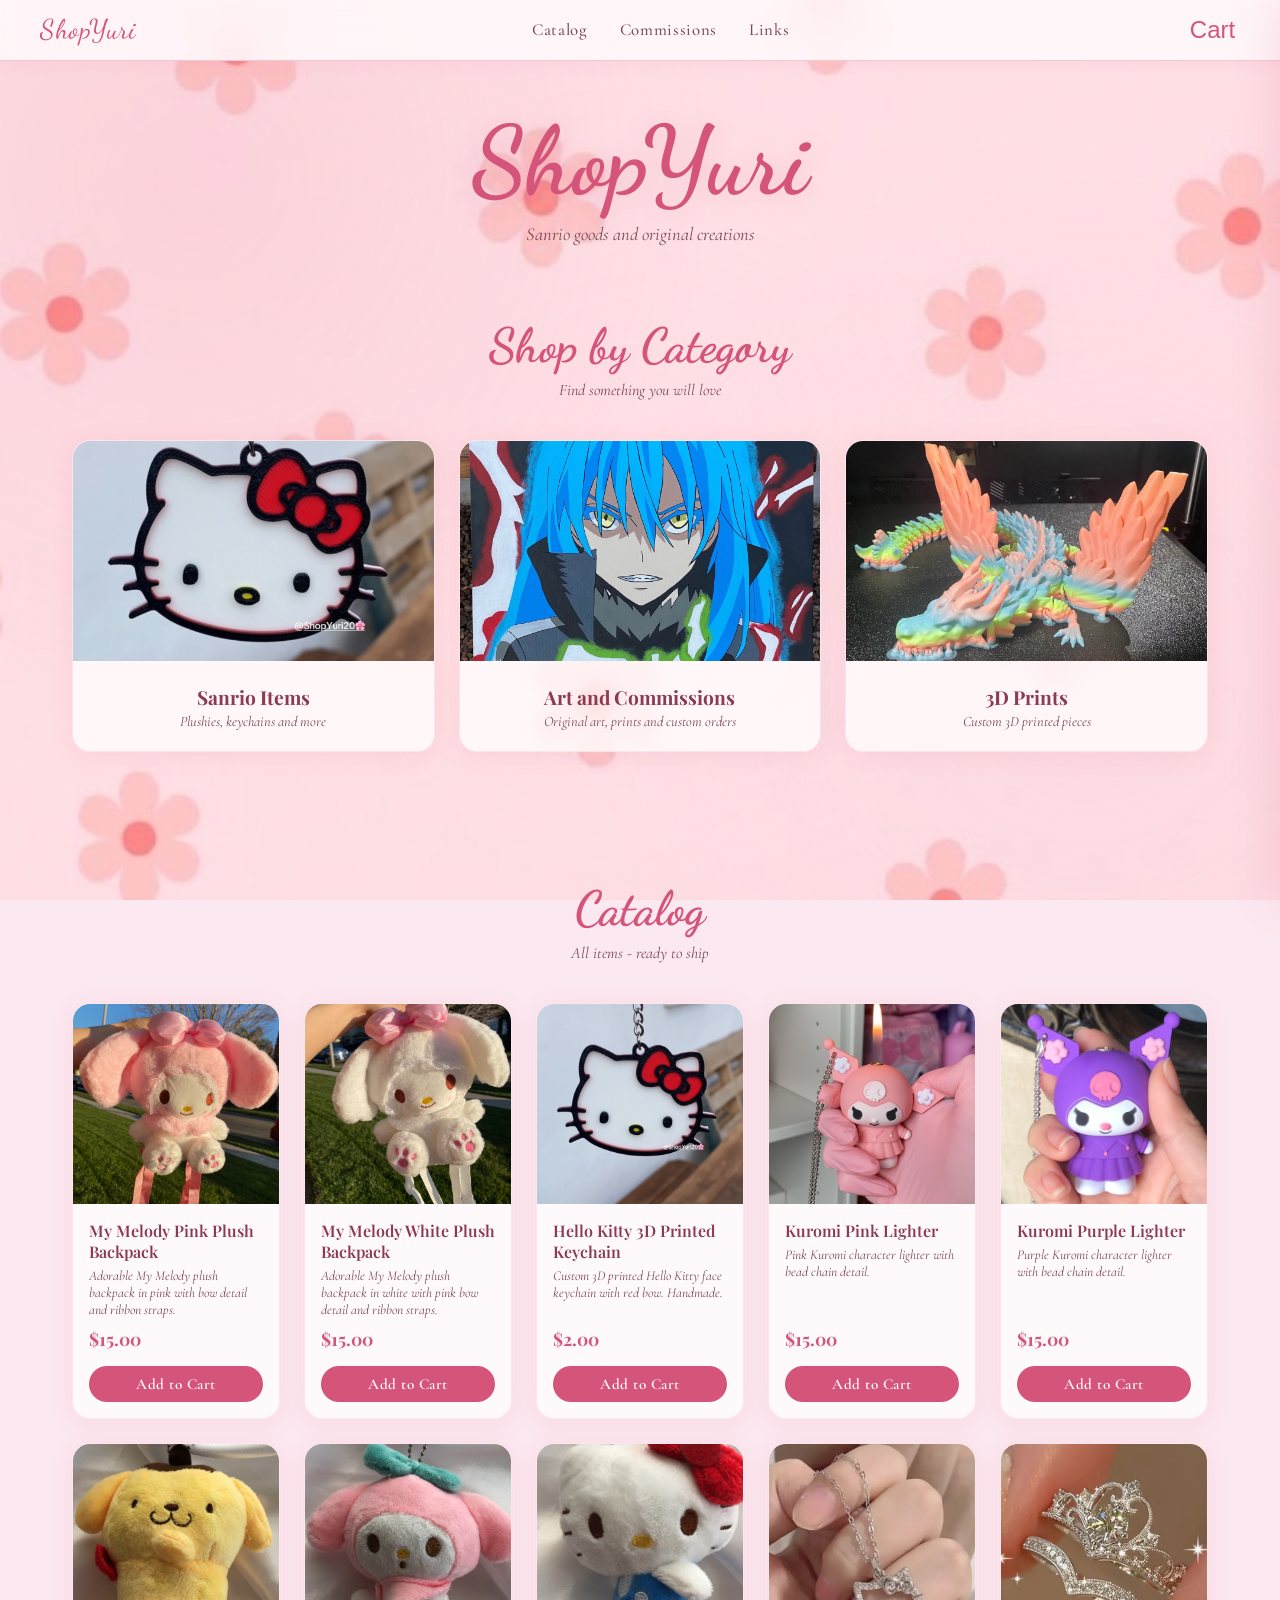
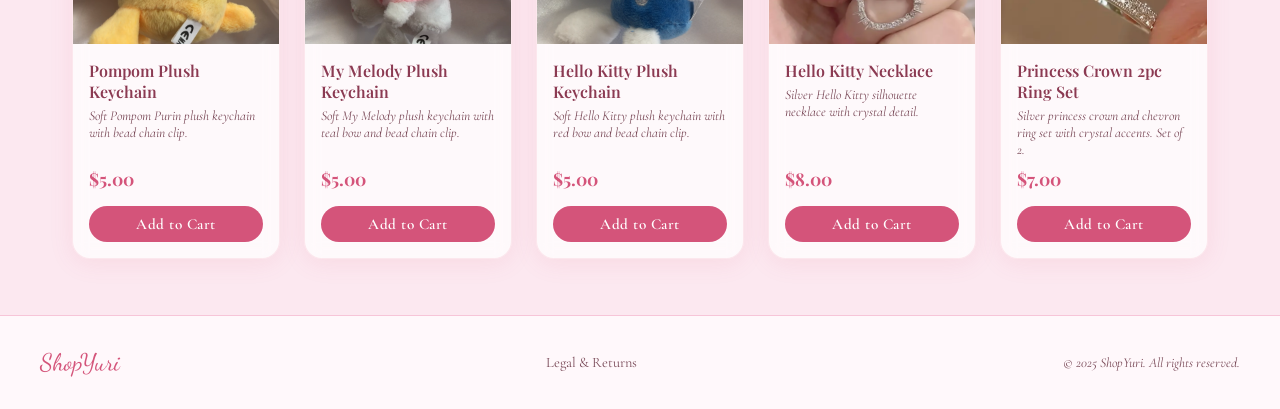
==== index.html @ 0195238b "Offical Commit 1" ====
<!DOCTYPE html>
<html lang="en">
<head>
    <meta charset="UTF-8">
    <meta name="viewport" content="width=device-width, initial-scale=1.0">
    <title>ShopYuri - Sanrio and Art Goods</title>
    <meta name="description" content="hello kitty, kuromi, my melody, pompom, jewlery, custom creations, comms, Cute Sanrio items, original art, 3D prints and more. ShopYuri - your kawaii shop.">
    <link rel="stylesheet" href="css/style.css">
    <link rel="icon" type="image/png" href="assets/icons/YuriLogo.jpg">
</head>
<body>

    <nav>
        <a href="index.html" class="nav-logo">
            <img src="assets/images/logo.jpg" alt="ShopYuri" onerror="this.style.display='none'">
            <span>ShopYuri</span>
        </a>
        <ul class="nav-links">
            <li><a href="index.html#catalog">Catalog</a></li>
            <li><a href="commissions.html">Commissions</a></li>
            <li><a href="links.html">Links</a></li>
        </ul>
        <button class="cart-btn" aria-label="Open cart">
            <span class="cart-icon">Cart</span>
            <span class="cart-count">0</span>
        </button>
    </nav>

    <div class="hero">
        <h1 class="hero-title">ShopYuri</h1>
        <p class="hero-subtitle">Sanrio goods and original creations</p>
        <img class="hero-image" src="assets/images/hero-avatar.png" alt="ShopYuri" onerror="this.style.display='none'">
    </div>

    <section>
        <h2 class="section-title">Shop by Category</h2>
        <p class="section-subtitle">Find something you will love</p>
        <div class="categories">
            <a href="index.html#catalog" class="category-card">
                <img src="assets/images/HelloKitty3DChain.png" class="category-img" alt="Sanrio Items">
                <div class="category-info">
                    <h3>Sanrio Items</h3>
                    <p>Plushies, keychains and more</p>
                </div>
            </a>
            <a href="commissions.html" class="category-card">
                <img src="assets/images/RimuruPainting.png" class="category-img" alt="Art and Commissions">
                <div class="category-info">
                    <h3>Art and Commissions</h3>
                    <p>Original art, prints and custom orders</p>
                </div>
            </a>
            <a href="commissions.html#3dprints" class="category-card">
                <img src="assets/images/Dragon3d.png" class="category-img" alt="3D Prints">
                <div class="category-info">
                    <h3>3D Prints</h3>
                    <p>Custom 3D printed pieces</p>
                </div>
            </a>
        </div>
    </section>

    <section id="catalog">
        <h2 class="section-title">Catalog</h2>
        <p class="section-subtitle">All items - ready to ship</p>
        <div class="product-grid" id="product-grid"></div>
    </section>

    <footer>
        <div class="footer-brand">ShopYuri</div>
        <div class="footer-links">
            <a href="legal.html">Legal & Returns</a>
        </div>
        <div class="footer-copy">© 2025 ShopYuri. All rights reserved.</div>
    </footer>

    <div class="cart-overlay" id="cart-overlay"></div>
    <div class="cart-sidebar" id="cart-sidebar">
        <div class="cart-header">
            <h2>Your Cart</h2>
            <button class="cart-close" id="cart-close">X</button>
        </div>
        <div class="cart-items" id="cart-items">
            <p class="cart-empty">Your cart is empty</p>
        </div>
        <div class="cart-footer">
            <div class="cart-total">
                <span>Total</span>
                <span id="cart-total">$0.00</span>
            </div>
            <div class="cart-checkout-btns">
                <button class="btn-paypal" id="btn-paypal" disabled>Pay with PayPal</button>
            </div>
        </div>
    </div>

    <script src="js/products.js"></script>
    <script src="js/cart.js"></script>
    <script src="js/checkout.js"></script>
    <script>
        document.addEventListener("DOMContentLoaded", () => {
            renderProducts("product-grid");
            const reviewLink = document.getElementById("review-link");
            if (reviewLink && typeof GOOGLE_REVIEW_LINK !== "undefined") {
                reviewLink.href = GOOGLE_REVIEW_LINK;
            }
        });
    </script>
</body>
</html>
---- css/style.css ----
@import url('https://fonts.googleapis.com/css2?family=Playfair+Display:ital,wght@0,400;0,700;1,400&family=Cormorant+Garamond:wght@300;400;500&family=Dancing+Script:wght@600;700&display=swap');

:root {
    --pink-light: #fce8f0;
    --pink-mid: #f7c5d8;
    --pink-deep: #e8829a;
    --pink-accent: #d4547a;
    --pink-dark: #8b3a52;
    --white: #fffafc;
    --text: #3a1a24;
    --text-light: #7a4a58;
    --card-bg: rgba(255,255,255,0.75);
    --shadow: 0 4px 24px rgba(212,84,122,0.10);
    --radius: 18px;
}

*, *::before, *::after {
    box-sizing: border-box;
    margin: 0;
    padding: 0;
}

html {
    scroll-behavior: smooth;
}

body {
    font-family: 'Cormorant Garamond', serif;
    background-color: var(--pink-light);
    background-image: url("../assets/images/flowers.jpg");
    background-size: contain;
    background-repeat: repeat;
    background-size: cover;
    background-attachment: fixed;
    background-position: center;
    min-height: 100vh;
    overflow-x: hidden;
}

    body::before {
        content: '';
        position: fixed;
        inset: 0;
        background-image: radial-gradient(circle at 15% 20%, rgba(232,130,154,0.13) 0%, transparent 40%), radial-gradient(circle at 85% 75%, rgba(247,197,216,0.18) 0%, transparent 40%), radial-gradient(circle at 50% 50%, rgba(252,232,240,0.08) 0%, transparent 60%);
        pointer-events: none;
        z-index: 0;
    }

nav {
    position: sticky;
    top: 0;
    z-index: 100;
    background: rgba(255,250,252,0.88);
    backdrop-filter: blur(14px);
    border-bottom: 1px solid var(--pink-mid);
    display: flex;
    align-items: center;
    justify-content: space-between;
    padding: 0.7rem 2.5rem;
    box-shadow: 0 2px 16px rgba(212,84,122,0.07);
}

.nav-logo {
    display: flex;
    align-items: center;
    gap: 0.7rem;
    text-decoration: none;
}

    .nav-logo img {
        width: 46px;
        height: 46px;
        border-radius: 50%;
        object-fit: cover;
        border: 2px solid var(--pink-mid);
    }

    .nav-logo span {
        font-family: 'Dancing Script', cursive;
        font-size: 1.7rem;
        color: var(--pink-accent);
        letter-spacing: 0.02em;
    }

.nav-links {
    display: flex;
    align-items: center;
    gap: 2rem;
    list-style: none;
}

    .nav-links a {
        text-decoration: none;
        font-family: 'Cormorant Garamond', serif;
        font-size: 1.05rem;
        font-weight: 500;
        color: var(--text-light);
        letter-spacing: 0.04em;
        transition: color 0.2s;
        position: relative;
    }

        .nav-links a::after {
            content: '';
            position: absolute;
            bottom: -3px;
            left: 0;
            right: 0;
            height: 1.5px;
            background: var(--pink-accent);
            transform: scaleX(0);
            transition: transform 0.2s;
        }

        .nav-links a:hover {
            color: var(--pink-accent);
        }

            .nav-links a:hover::after {
                transform: scaleX(1);
            }

.cart-btn {
    background: none;
    border: none;
    cursor: pointer;
    position: relative;
    padding: 0.3rem;
    color: var(--pink-accent);
    font-size: 1.5rem;
    transition: transform 0.2s;
}

    .cart-btn:hover {
        transform: scale(1.15);
    }

.cart-count {
    opacity: 0;
    position: absolute;
    top: -4px;
    right: -6px;
    background: var(--pink-accent);
    color: white;
    font-size: 0.65rem;
    font-family: 'Cormorant Garamond', serif;
    font-weight: 700;
    width: 18px;
    height: 18px;
    border-radius: 50%;
    display: flex;
    align-items: center;
    justify-content: center;
    transition: opacity 0.2s;
}

    .cart-count.visible {
        opacity: 1;
    }

.hero {
    position: relative;
    z-index: 1;
    text-align: center;
    padding: 3rem 1rem 1rem;
    overflow: hidden;
}

.hero-title {
    font-family: 'Dancing Script', cursive;
    font-size: clamp(3rem, 8vw, 6rem);
    color: var(--pink-accent);
    text-shadow: 0 2px 24px rgba(212,84,122,0.18);
    line-height: 1.1;
    animation: fadeDown 0.8s ease both;
}

.hero-subtitle {
    font-family: 'Cormorant Garamond', serif;
    font-size: 1.15rem;
    color: var(--text-light);
    margin-top: 0.5rem;
    font-style: italic;
    animation: fadeDown 0.8s 0.15s ease both;
}

.hero-image {
    width: min(340px, 70vw);
    margin: 1.5rem auto 0;
    display: block;
    animation: fadeUp 0.9s 0.2s ease both;
    filter: drop-shadow(0 8px 24px rgba(212,84,122,0.18));
}

.flowers {
    position: absolute;
    top: 0;
    left: 0;
    right: 0;
    bottom: 0;
    pointer-events: none;
    overflow: hidden;
}

.flower {
    position: absolute;
    font-size: 1.8rem;
    opacity: 0.35;
    animation: floatFlower 6s ease-in-out infinite;
}

    .flower:nth-child(1) {
        top: 8%;
        left: 5%;
        animation-delay: 0s;
        font-size: 2rem;
    }

    .flower:nth-child(2) {
        top: 15%;
        left: 18%;
        animation-delay: 1s;
        font-size: 1.4rem;
    }

    .flower:nth-child(3) {
        top: 5%;
        right: 8%;
        animation-delay: 0.5s;
        font-size: 2.2rem;
    }

    .flower:nth-child(4) {
        top: 25%;
        right: 5%;
        animation-delay: 1.5s;
        font-size: 1.6rem;
    }

    .flower:nth-child(5) {
        top: 40%;
        left: 3%;
        animation-delay: 2s;
        font-size: 1.3rem;
    }

    .flower:nth-child(6) {
        top: 60%;
        right: 4%;
        animation-delay: 0.8s;
        font-size: 1.9rem;
    }

    .flower:nth-child(7) {
        top: 70%;
        left: 10%;
        animation-delay: 1.2s;
        font-size: 1.5rem;
    }

    .flower:nth-child(8) {
        top: 80%;
        right: 12%;
        animation-delay: 2.5s;
        font-size: 1.7rem;
    }

.section-title {
    font-family: 'Dancing Script', cursive;
    font-size: clamp(2rem, 5vw, 3rem);
    color: var(--pink-accent);
    text-align: center;
    margin-bottom: 0.4rem;
}

.section-subtitle {
    text-align: center;
    color: var(--text-light);
    font-style: italic;
    margin-bottom: 2.5rem;
    font-size: 1rem;
}

section {
    position: relative;
    z-index: 1;
    padding: 3.5rem 2rem;
    max-width: 1200px;
    margin: 0 auto;
}

.categories {
    display: grid;
    grid-template-columns: repeat(auto-fit, minmax(240px, 1fr));
    gap: 1.5rem;
    margin-bottom: 1rem;
}

.category-card {
    background: var(--card-bg);
    border-radius: var(--radius);
    overflow: hidden;
    box-shadow: var(--shadow);
    text-decoration: none;
    color: var(--text);
    transition: transform 0.25s, box-shadow 0.25s;
    border: 1px solid rgba(232,130,154,0.15);
    backdrop-filter: blur(8px);
}

    .category-card:hover {
        transform: translateY(-6px);
        box-shadow: 0 12px 40px rgba(212,84,122,0.18);
    }

    .category-card img {
        width: 100%;
        height: 220px;
        object-fit: cover;
        background: var(--pink-mid);
    }

    .category-card .placeholder-img {
        width: 100%;
        height: 220px;
        background: linear-gradient(135deg, var(--pink-mid), var(--pink-deep));
        display: flex;
        align-items: center;
        justify-content: center;
        font-size: 4rem;
    }

.category-info {
    padding: 1.1rem 1.3rem 1.3rem;
    text-align: center;
}

    .category-info h3 {
        font-family: 'Playfair Display', serif;
        font-size: 1.2rem;
        color: var(--pink-dark);
        margin-bottom: 0.2rem;
    }

    .category-info p {
        font-size: 0.9rem;
        color: var(--text-light);
        font-style: italic;
    }

.product-grid {
    display: grid;
    grid-template-columns: repeat(auto-fill, minmax(200px, 1fr));
    gap: 1.5rem;
}

.product-card {
    background: var(--card-bg);
    border-radius: var(--radius);
    overflow: hidden;
    box-shadow: var(--shadow);
    border: 1px solid rgba(232,130,154,0.15);
    backdrop-filter: blur(8px);
    transition: transform 0.25s, box-shadow 0.25s;
    display: flex;
    flex-direction: column;
}

    .product-card:hover {
        transform: translateY(-5px);
        box-shadow: 0 12px 36px rgba(212,84,122,0.18);
    }

    .product-card .placeholder-img {
        width: 100%;
        height: 200px;
        background: linear-gradient(135deg, var(--pink-mid), var(--pink-deep));
        display: flex;
        align-items: center;
        justify-content: center;
        font-size: 3.5rem;
    }

    .product-card img {
        width: 100%;
        height: 200px;
        object-fit: cover;
    }

.product-info {
    padding: 1rem;
    flex: 1;
    display: flex;
    flex-direction: column;
    gap: 0.3rem;
}

.product-name {
    font-family: 'Playfair Display', serif;
    font-size: 1rem;
    color: var(--pink-dark);
    font-weight: 600;
}

.product-desc {
    font-size: 0.85rem;
    color: var(--text-light);
    font-style: italic;
    flex: 1;
}

.product-price {
    font-family: 'Playfair Display', serif;
    font-size: 1.1rem;
    color: var(--pink-accent);
    font-weight: 700;
    margin-top: 0.3rem;
}

.product-actions {
    padding: 0 1rem 1rem;
    display: flex;
    flex-direction: column;
    gap: 0.5rem;
}

.btn-add-cart {
    background: var(--pink-accent);
    color: white;
    border: none;
    border-radius: 30px;
    padding: 0.55rem 1rem;
    font-family: 'Cormorant Garamond', serif;
    font-size: 0.95rem;
    font-weight: 600;
    cursor: pointer;
    transition: background 0.2s, transform 0.15s;
    letter-spacing: 0.03em;
}

    .btn-add-cart:hover {
        background: var(--pink-dark);
        transform: scale(1.03);
    }

.btn-primary {
    display: inline-block;
    background: var(--pink-accent);
    color: white;
    border: none;
    border-radius: 30px;
    padding: 0.75rem 2rem;
    font-family: 'Cormorant Garamond', serif;
    font-size: 1.05rem;
    font-weight: 600;
    cursor: pointer;
    text-decoration: none;
    transition: background 0.2s, transform 0.15s, box-shadow 0.2s;
    box-shadow: 0 4px 16px rgba(212,84,122,0.25);
    letter-spacing: 0.04em;
}

    .btn-primary:hover {
        background: var(--pink-dark);
        transform: translateY(-2px);
        box-shadow: 0 8px 24px rgba(212,84,122,0.3);
    }

.btn-outline {
    display: inline-block;
    background: transparent;
    color: var(--pink-accent);
    border: 2px solid var(--pink-accent);
    border-radius: 30px;
    padding: 0.7rem 1.8rem;
    font-family: 'Cormorant Garamond', serif;
    font-size: 1.05rem;
    font-weight: 600;
    cursor: pointer;
    text-decoration: none;
    transition: all 0.2s;
    letter-spacing: 0.04em;
}

    .btn-outline:hover {
        background: var(--pink-accent);
        color: white;
    }

.cart-overlay {
    position: fixed;
    inset: 0;
    background: rgba(58,26,36,0.35);
    z-index: 200;
    opacity: 0;
    pointer-events: none;
    transition: opacity 0.3s;
}

    .cart-overlay.open {
        opacity: 1;
        pointer-events: all;
    }

.cart-sidebar {
    position: fixed;
    top: 0;
    right: 0;
    width: min(400px, 95vw);
    height: 100vh;
    background: var(--white);
    z-index: 201;
    box-shadow: -8px 0 40px rgba(212,84,122,0.15);
    transform: translateX(100%);
    transition: transform 0.35s cubic-bezier(0.4,0,0.2,1);
    display: flex;
    flex-direction: column;
    overflow: hidden;
}

    .cart-sidebar.open {
        transform: translateX(0);
    }

.cart-header {
    padding: 1.5rem;
    border-bottom: 1px solid var(--pink-mid);
    display: flex;
    justify-content: space-between;
    align-items: center;
}

    .cart-header h2 {
        font-family: 'Dancing Script', cursive;
        font-size: 1.8rem;
        color: var(--pink-accent);
    }

.cart-close {
    background: none;
    border: none;
    font-size: 1.5rem;
    cursor: pointer;
    color: var(--text-light);
    transition: color 0.2s;
}

    .cart-close:hover {
        color: var(--pink-accent);
    }

.cart-items {
    flex: 1;
    overflow-y: auto;
    padding: 1rem 1.5rem;
    display: flex;
    flex-direction: column;
    gap: 1rem;
}

.cart-empty {
    text-align: center;
    color: var(--text-light);
    font-style: italic;
    margin-top: 3rem;
    font-size: 1.1rem;
}

.cart-item img {
    width: 60px;
    height: 60px;
    object-fit: cover;
    border-radius: 10px;
    border: 1px solid var(--pink-mid);
    background: var(--white);
}

.cart-item {
    display: flex;
    gap: 1rem;
    align-items: center;
    padding: 0.8rem;
    background: var(--pink-light);
    border-radius: 12px;
}


.cart-item-details {
    flex: 1;
}

.cart-item-name {
    font-family: 'Playfair Display', serif;
    font-size: 0.95rem;
    color: var(--pink-dark);
    font-weight: 600;
}

.cart-item-price {
    font-size: 0.9rem;
    color: var(--pink-accent);
    font-weight: 600;
}

.cart-item-remove {
    background: none;
    border: none;
    color: var(--text-light);
    cursor: pointer;
    font-size: 1.1rem;
    transition: color 0.2s;
}

    .cart-item-remove:hover {
        color: var(--pink-accent);
    }

.cart-footer {
    padding: 1.5rem;
    border-top: 1px solid var(--pink-mid);
}

.cart-total {
    display: flex;
    justify-content: space-between;
    font-family: 'Playfair Display', serif;
    font-size: 1.1rem;
    color: var(--pink-dark);
    font-weight: 700;
    margin-bottom: 1rem;
}

.cart-checkout-btns {
    display: flex;
    flex-direction: column;
    gap: 0.7rem;
}

.btn-stripe {
    background: #635bff;
    color: white;
    border: none;
    border-radius: 30px;
    padding: 0.75rem;
    font-family: 'Cormorant Garamond', serif;
    font-size: 1rem;
    font-weight: 600;
    cursor: pointer;
    transition: background 0.2s, transform 0.15s;
    letter-spacing: 0.03em;
}

    .btn-stripe:hover {
        background: #4f46e5;
        transform: translateY(-1px);
    }

.btn-paypal {
    background: #ffc439;
    color: #003087;
    border: none;
    border-radius: 30px;
    padding: 0.75rem;
    font-family: 'Cormorant Garamond', serif;
    font-size: 1rem;
    font-weight: 700;
    cursor: pointer;
    transition: background 0.2s, transform 0.15s;
    letter-spacing: 0.03em;
}

    .btn-paypal:hover {
        background: #f0b429;
        transform: translateY(-1px);
    }

.commissions-section {
    background: var(--card-bg);
    border-radius: var(--radius);
    padding: 2.5rem;
    border: 1px solid rgba(232,130,154,0.2);
    backdrop-filter: blur(8px);
    text-align: center;
    box-shadow: var(--shadow);
}

    .commissions-section p {
        color: var(--text-light);
        font-size: 1.1rem;
        line-height: 1.8;
        max-width: 600px;
        margin: 0 auto 2rem;
    }

.commission-types {
    display: flex;
    flex-wrap: wrap;
    gap: 1rem;
    justify-content: center;
    margin-bottom: 2rem;
}

.commission-tag {
    background: var(--pink-mid);
    color: var(--pink-dark);
    border-radius: 20px;
    padding: 0.5rem 1.2rem;
    font-size: 0.95rem;
    font-weight: 500;
    font-family: 'Playfair Display', serif;
}

.links-grid {
    display: flex;
    flex-direction: column;
    gap: 1rem;
    max-width: 480px;
    margin: 0 auto;
}

.link-card {
    display: flex;
    align-items: center;
    gap: 1rem;
    background: var(--card-bg);
    border-radius: var(--radius);
    padding: 1rem 1.5rem;
    text-decoration: none;
    color: var(--text);
    border: 1px solid rgba(232,130,154,0.2);
    box-shadow: var(--shadow);
    transition: transform 0.2s, box-shadow 0.2s;
    backdrop-filter: blur(8px);
}

    .link-card:hover {
        transform: translateX(6px);
        box-shadow: 0 8px 28px rgba(212,84,122,0.18);
    }

.link-icon {
    font-size: 1.8rem;
}

.link-info h3 {
    font-family: 'Playfair Display', serif;
    font-size: 1rem;
    color: var(--pink-dark);
}

.link-info p {
    font-size: 0.85rem;
    color: var(--text-light);
    font-style: italic;
}

.reviews-cta {
    text-align: center;
    background: linear-gradient(135deg, var(--pink-mid), var(--pink-light));
    border-radius: var(--radius);
    padding: 2.5rem;
    margin: 2rem 0;
}

    .reviews-cta p {
        color: var(--text-light);
        margin-bottom: 1.2rem;
        font-size: 1.05rem;
        font-style: italic;
    }

footer {
    position: relative;
    z-index: 1;
    background: rgba(255,250,252,0.9);
    border-top: 1px solid var(--pink-mid);
    padding: 2rem 2.5rem;
    display: flex;
    flex-wrap: wrap;
    justify-content: space-between;
    align-items: center;
    gap: 1rem;
}

.footer-brand {
    font-family: 'Dancing Script', cursive;
    font-size: 1.5rem;
    color: var(--pink-accent);
}

.footer-links {
    display: flex;
    gap: 1.5rem;
    flex-wrap: wrap;
}

    .footer-links a {
        text-decoration: none;
        color: var(--text-light);
        font-size: 0.9rem;
        transition: color 0.2s;
    }

        .footer-links a:hover {
            color: var(--pink-accent);
        }

.footer-copy {
    color: var(--text-light);
    font-size: 0.85rem;
    font-style: italic;
}

.page-hero {
    text-align: center;
    padding: 3rem 1rem 1.5rem;
    position: relative;
    z-index: 1;
}

    .page-hero h1 {
        font-family: 'Dancing Script', cursive;
        font-size: clamp(2.5rem, 6vw, 4.5rem);
        color: var(--pink-accent);
    }

    .page-hero p {
        font-style: italic;
        color: var(--text-light);
        margin-top: 0.5rem;
    }

.message-page {
    min-height: 70vh;
    display: flex;
    flex-direction: column;
    align-items: center;
    justify-content: center;
    text-align: center;
    padding: 2rem;
    position: relative;
    z-index: 1;
}

.message-icon {
    font-size: 5rem;
    margin-bottom: 1.5rem;
}

.message-page h1 {
    font-family: 'Dancing Script', cursive;
    font-size: 3rem;
    color: var(--pink-accent);
    margin-bottom: 1rem;
}

.message-page p {
    color: var(--text-light);
    font-size: 1.1rem;
    max-width: 480px;
    line-height: 1.7;
    font-style: italic;
    margin-bottom: 2rem;
}

.legal-content {
    max-width: 760px;
    margin: 0 auto;
    background: var(--card-bg);
    border-radius: var(--radius);
    padding: 2.5rem 3rem;
    box-shadow: var(--shadow);
    backdrop-filter: blur(8px);
    border: 1px solid rgba(232,130,154,0.15);
}

    .legal-content h2 {
        font-family: 'Playfair Display', serif;
        font-size: 1.5rem;
        color: var(--pink-dark);
        margin: 2rem 0 0.8rem;
        border-bottom: 1px solid var(--pink-mid);
        padding-bottom: 0.4rem;
    }

        .legal-content h2:first-child {
            margin-top: 0;
        }

    .legal-content p, .legal-content li {
        color: var(--text-light);
        line-height: 1.85;
        font-size: 1rem;
        margin-bottom: 0.6rem;
    }

    .legal-content ul {
        padding-left: 1.5rem;
    }

@keyframes fadeDown {
    from {
        opacity: 0;
        transform: translateY(-20px);
    }

    to {
        opacity: 1;
        transform: translateY(0);
    }
}

@keyframes fadeUp {
    from {
        opacity: 0;
        transform: translateY(20px);
    }

    to {
        opacity: 1;
        transform: translateY(0);
    }
}

@keyframes floatFlower {
    0%, 100% {
        transform: translateY(0) rotate(0deg);
    }

    50% {
        transform: translateY(-12px) rotate(8deg);
    }
}

@media (max-width: 640px) {
    nav {
        padding: 0.6rem 1rem;
    }

    .nav-links {
        gap: 1rem;
    }

        .nav-links a {
            font-size: 0.9rem;
        }

    section {
        padding: 2.5rem 1rem;
    }

    .legal-content {
        padding: 1.5rem;
    }
}

.toast {
    position: fixed;
    bottom: 2rem;
    left: 50%;
    transform: translateX(-50%) translateY(80px);
    background: var(--pink-dark);
    color: white;
    padding: 0.8rem 1.8rem;
    border-radius: 30px;
    font-family: 'Cormorant Garamond', serif;
    font-size: 1rem;
    box-shadow: 0 4px 20px rgba(0,0,0,0.15);
    z-index: 300;
    transition: transform 0.35s cubic-bezier(0.4,0,0.2,1);
    pointer-events: none;
}

    .toast.show {
        transform: translateX(-50%) translateY(0);
    }

.quantity-controls {
    display: flex;
    align-items: center;
    gap: 10px;
    margin-top: 5px;
}

.qty-btn {
    background: var(--white);
    border: 1px solid var(--pink-mid);
    color: var(--pink-deep);
    border-radius: 50%;
    width: 24px;
    height: 24px;
    display: flex;
    align-items: center;
    justify-content: center;
    cursor: pointer;
    font-weight: bold;
    transition: all 0.2s;
}

    .qty-btn:hover {
        background: var(--pink-mid);
        color: var(--white);
    }

.qty-num {
    font-size: 0.9rem;
    font-weight: bold;
    color: var(--text);
    min-width: 15px;
    text-align: center;
}
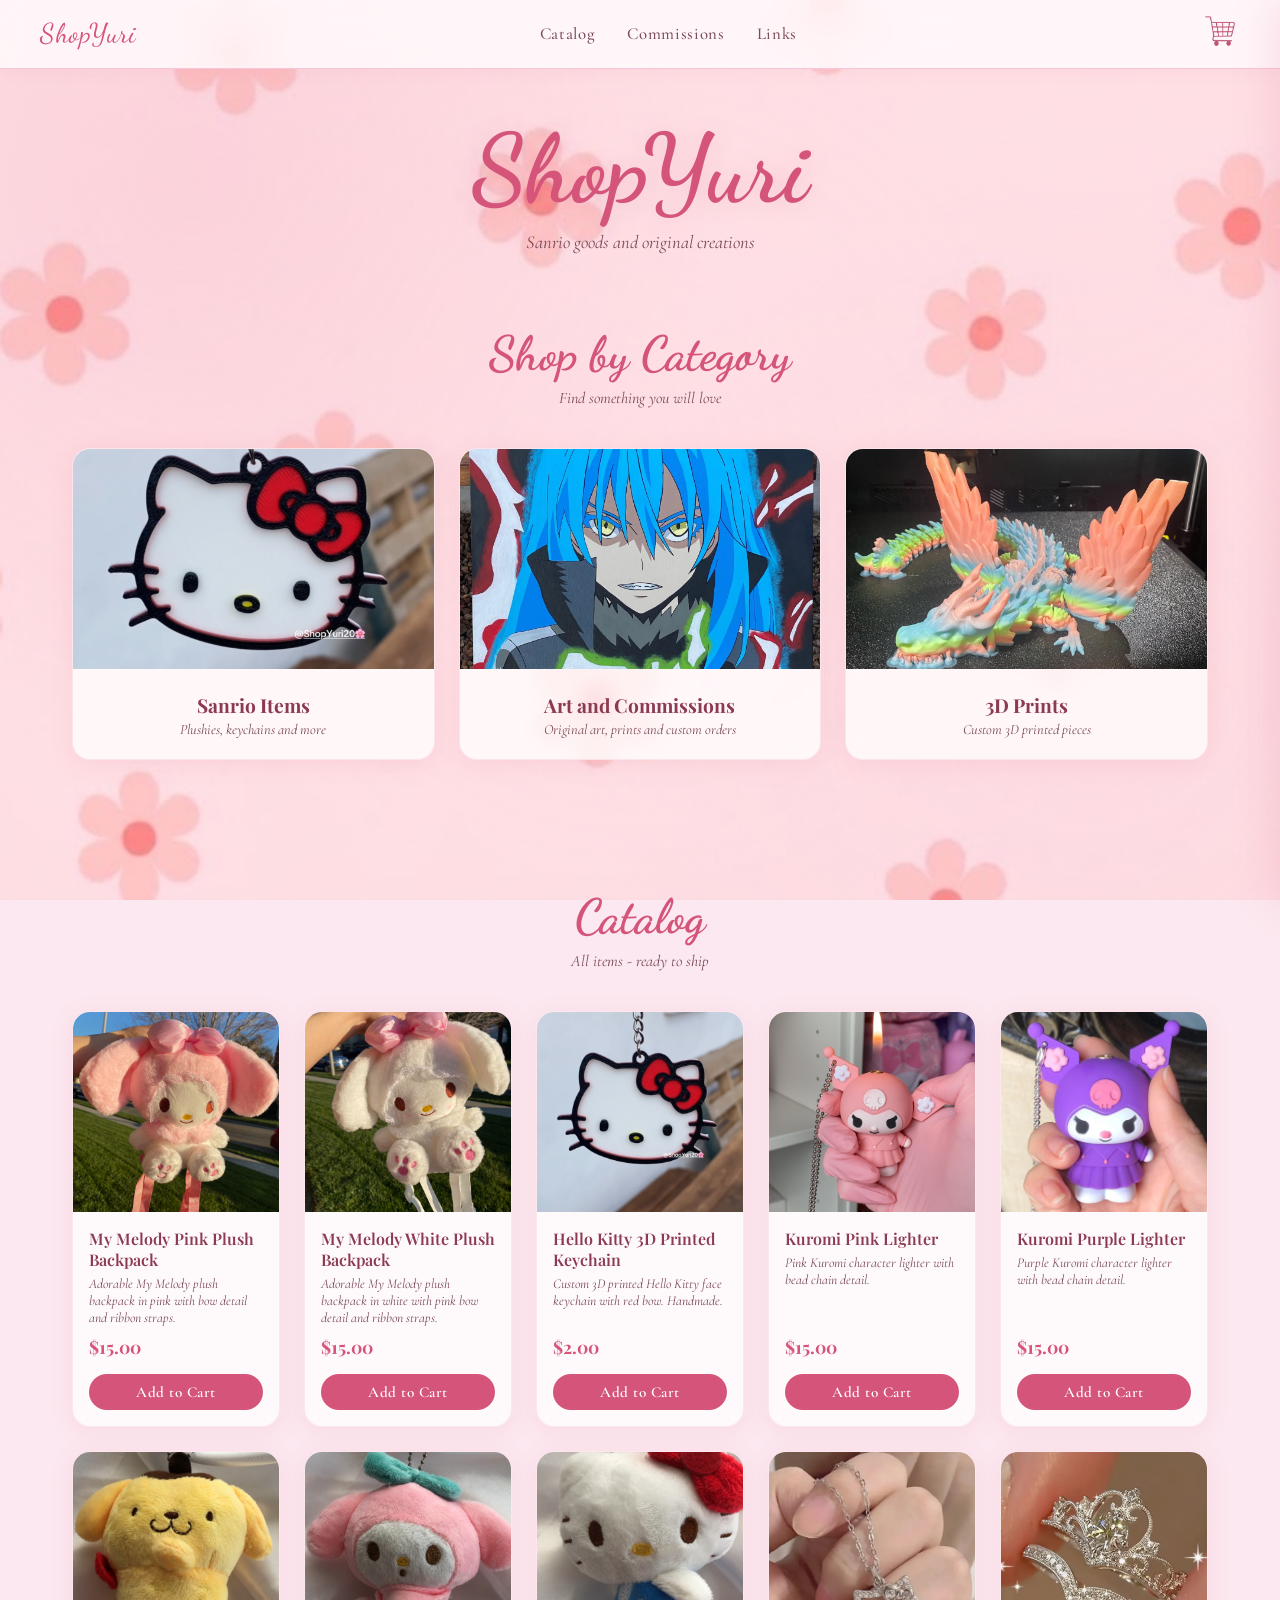
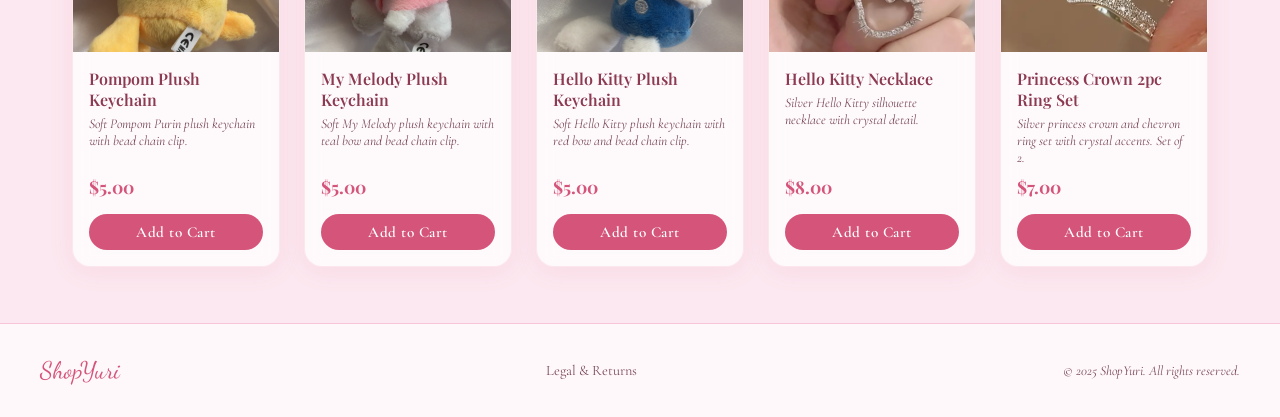
==== commit b677350d: "Shopping Cart Polished shopping cart button" ====
--- a/index.html
+++ b/index.html
@@ -21,7 +21,7 @@
             <li><a href="links.html">Links</a></li>
         </ul>
         <button class="cart-btn" aria-label="Open cart">
-            <span class="cart-icon">Cart</span>
+            <span class="cart-icon"><img src = "assets/images/ShoppingCart.png"></span>
             <span class="cart-count">0</span>
         </button>
     </nav>
--- a/css/style.css
+++ b/css/style.css
@@ -1009,3 +1009,8 @@
     min-width: 15px;
     text-align: center;
 }
+
+.cart-icon img {
+    width: 30px;
+    height: 30px;
+}
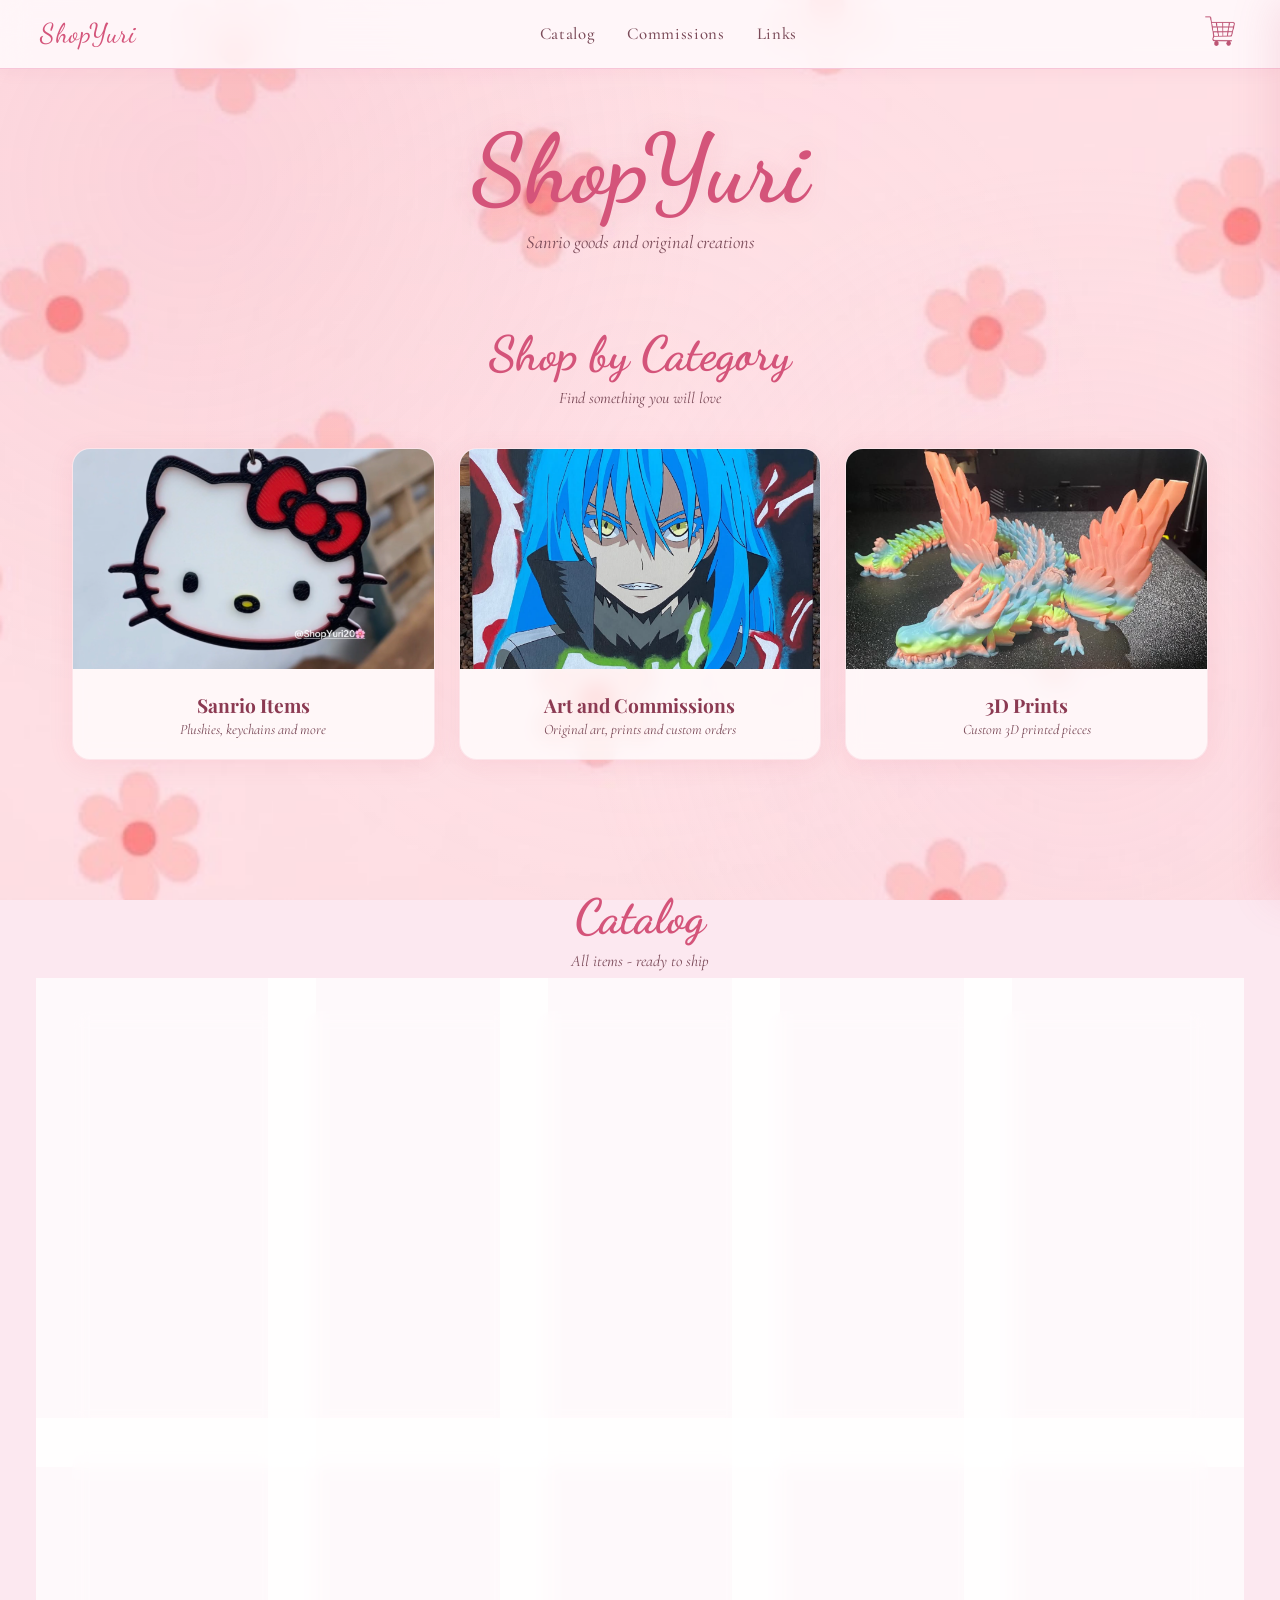
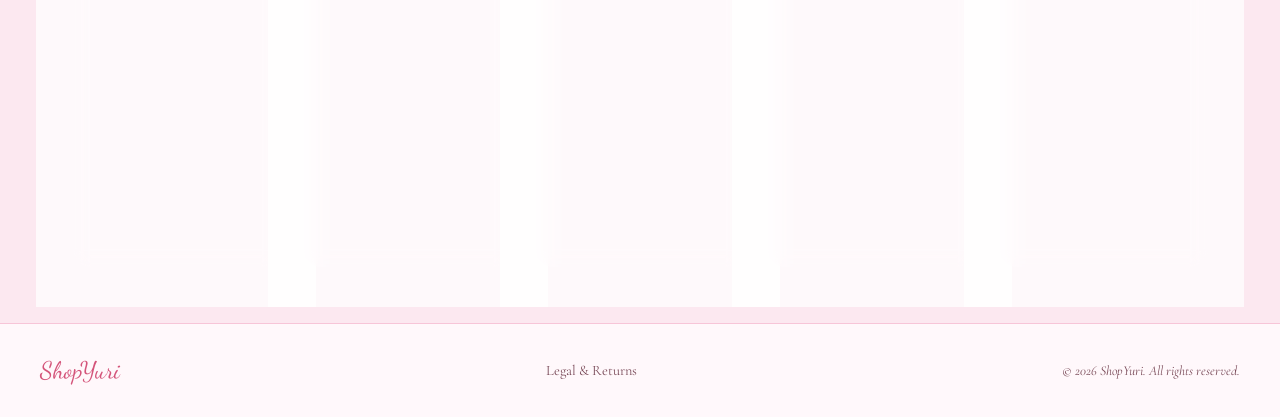
==== commit 8b2df26d: "Minor Fixes some issues with footers and headers plus copyright for 2026 as client stated they wishe" ====
--- a/index.html
+++ b/index.html
@@ -71,7 +71,7 @@
         <div class="footer-links">
             <a href="legal.html">Legal & Returns</a>
         </div>
-        <div class="footer-copy">© 2025 ShopYuri. All rights reserved.</div>
+        <div class="footer-copy">© 2026 ShopYuri. All rights reserved.</div>
     </footer>
 
     <div class="cart-overlay" id="cart-overlay"></div>
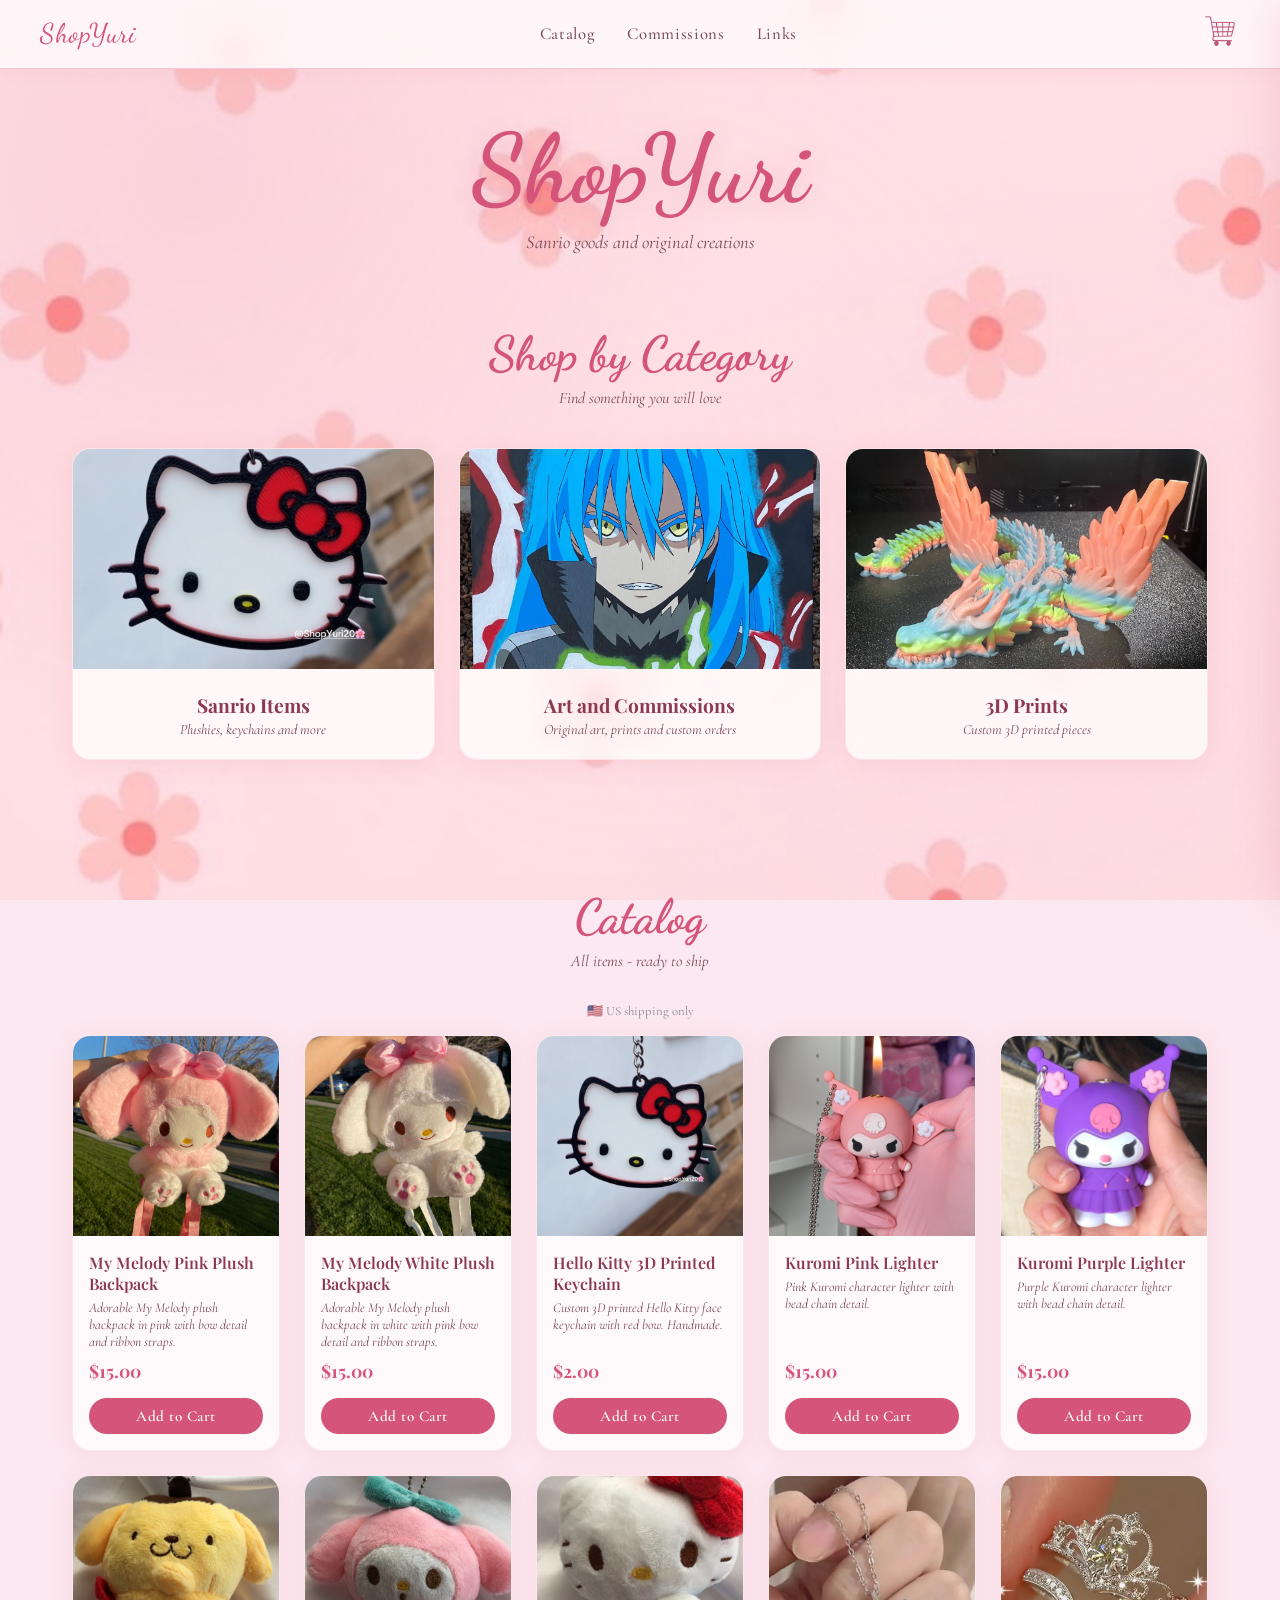
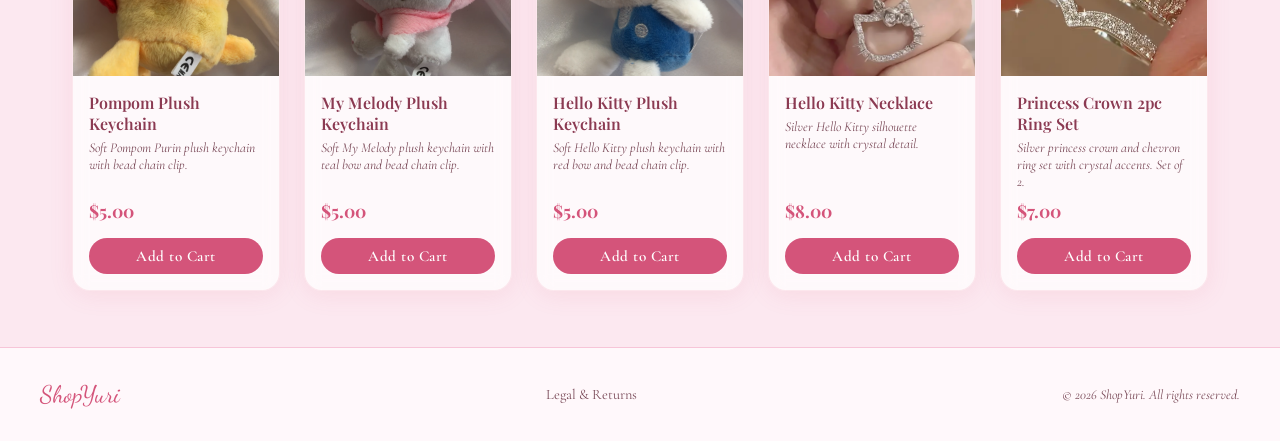
==== commit 7a29bd3a: "Final fix Stops all non US residential orders" ====
--- a/index.html
+++ b/index.html
@@ -21,7 +21,7 @@
             <li><a href="links.html">Links</a></li>
         </ul>
         <button class="cart-btn" aria-label="Open cart">
-            <span class="cart-icon"><img src = "assets/images/ShoppingCart.png"></span>
+            <span class="cart-icon"><img src="assets/images/ShoppingCart.png"></span>
             <span class="cart-count">0</span>
         </button>
     </nav>
@@ -63,6 +63,7 @@
     <section id="catalog">
         <h2 class="section-title">Catalog</h2>
         <p class="section-subtitle">All items - ready to ship</p>
+        <p style="text-align:center;font-size:0.8rem;color:var(--text-muted,#888);margin-top:-0.5rem;margin-bottom:1rem;">🇺🇸 US shipping only</p>
         <div class="product-grid" id="product-grid"></div>
     </section>
 
@@ -88,6 +89,7 @@
                 <span>Total</span>
                 <span id="cart-total">$0.00</span>
             </div>
+            <p style="font-size:0.72rem;color:var(--text-muted,#888);text-align:center;margin:0.25rem 0 0.5rem;">🇺🇸 We ship to US addresses only</p>
             <div class="cart-checkout-btns">
                 <button class="btn-paypal" id="btn-paypal" disabled>Pay with PayPal</button>
             </div>
